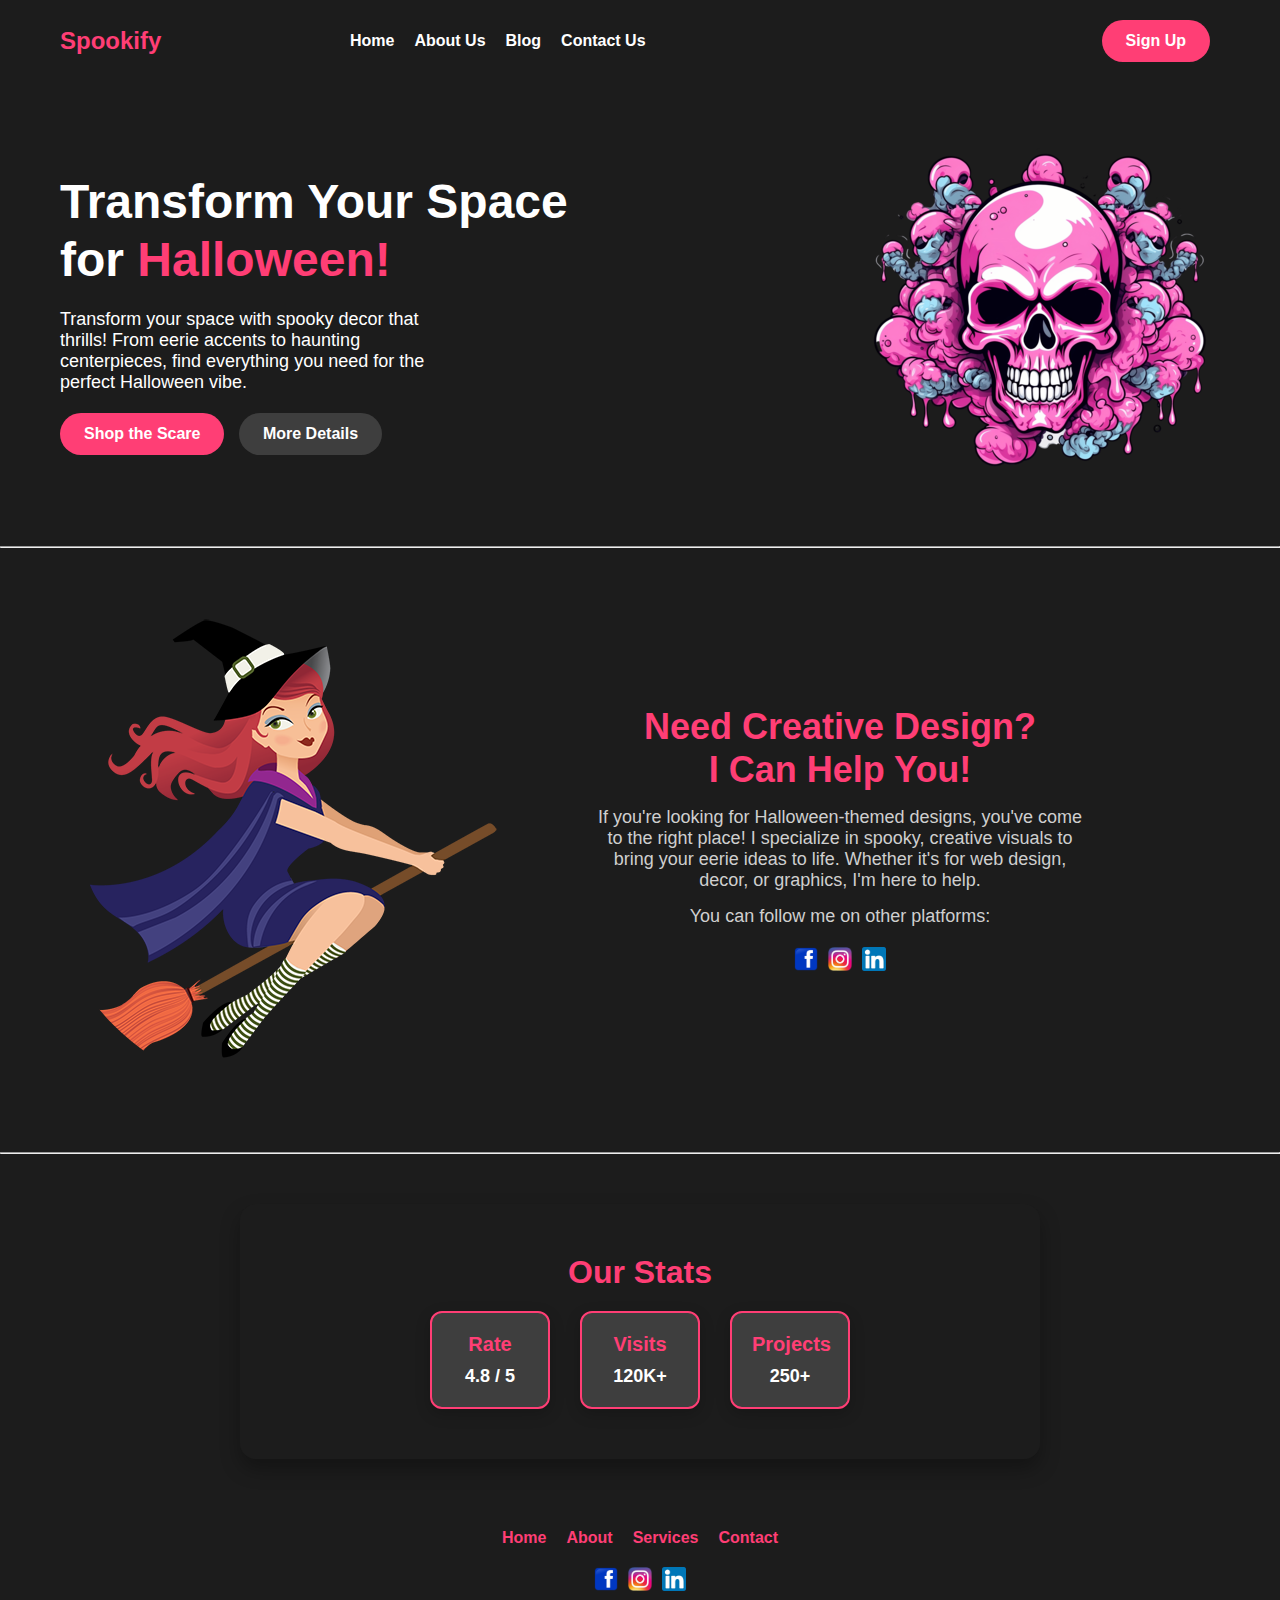
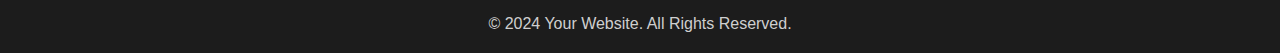
==== index.html @ dc23e55e "new deign" ====
<!DOCTYPE html>
<html lang="en">

<head>
    <meta charset="UTF-8">
    <meta name="viewport" content="width=device-width, initial-scale=1.0">
    <title>Spookify - Halloween Decor</title>
    <link rel="stylesheet" href="css/style.css">
</head>

<body>
    <header>
        <div class="navbar">
            <h1 class="logo">Spookify</h1>
            <nav>
                <ul class="center-links">
                    <li><a href="index.html">Home</a></li>
                    <li><a href="about.html">About Us</a></li>
                    <li><a href="blog.html">Blog</a></li>
                    <li><a href="contact.html">Contact Us</a></li>
                </ul>
                <ul class="right-link">
                    <li><a href="signup.html" class="btn-primary">Sign Up</a></li>
                </ul>
            </nav>
        </div>
    </header>

    <section class="hero">
        <div class="content">
            <h2>Transform Your Space<br>for <span>Halloween!</span></h2>
            <p>Transform your space with spooky decor that thrills! From eerie accents to haunting centerpieces, find
                everything you need for the perfect Halloween vibe.</p>
            <div class="buttons">
                <a href="#shop" class="btn-primary">Shop the Scare</a>
                <a href="#details" class="btn-secondary">More Details</a>
            </div>
        </div>
        <div class="hero-image">
            <img src="images/skeeleton.png" alt="Halloween Skeleton with Witch Hat">
        </div>
    </section>
    <hr>

    <section class="about">
        <div class="about-content">
            <div class="about-image">
                <img src="images/wwitch.png" alt="Person in Halloween Style" />
            </div>
            <div class="about-text">
                <h2>Need Creative Design? <br>I Can Help You!</h2>
                <p>
                    If you're looking for Halloween-themed designs, you've come to the right place! I specialize in
                    spooky, creative visuals to bring your eerie ideas to life. Whether it's for web design, decor, or
                    graphics, I'm here to help.
                </p>
                <p class="follow-text">You can follow me on other platforms:</p>
                <div class="social-icons">
                    <a href="#"><img src="images/facebook.png" alt="Facebook"></a>
                    <a href="#"><img src="images/instagram.png" alt="Instagram"></a>
                    <a href="#"><img src="images/linkedin.png" alt="LinkedIn"></a>
                </div>
            </div>
        </div>
    </section>
    <hr>

    <div class="stats-box">
        <h3>Our Stats</h3>
        <div class="stats-content">
            <div class="stat-item">
                <h4>Rate</h4>
                <p>4.8 / 5</p>
            </div>
            <div class="stat-item">
                <h4>Visits</h4>
                <p>120K+</p>
            </div>
            <div class="stat-item">
                <h4>Projects</h4>
                <p>250+</p>
            </div>
        </div>
    </div>
    
    <footer>
        <div class="footer-content">
            <ul class="footer-links">
                <li><a href="#home">Home</a></li>
                <li><a href="#about">About</a></li>
                <li><a href="#services">Services</a></li>
                <li><a href="#contact">Contact</a></li>
            </ul>

            <div class="social-icons">
                <a href="#"><img src="images/facebook.png" alt="Facebook"></a>
                <a href="#"><img src="images/instagram.png" alt="Instagram"></a>
                <a href="#"><img src="images/linkedin.png" alt="LinkedIn"></a>
            </div>
            <p class="footer-text">© 2024 Your Website. All Rights Reserved.</p>
        </div>
    </footer>
    

</body>
</html>
---- css/style.css ----
@import 'header.css';
@import 'hero.css';
@import 'about.css';
@import 'stats.css';
@import 'blog.css';
@import 'contact.css';
@import 'footer.css';

* {
    margin: 0;
    padding: 0;
    box-sizing: border-box;
}

body {
    font-family: Arial, sans-serif;
    background-color: #1c1c1c;
    color: #fff;
}
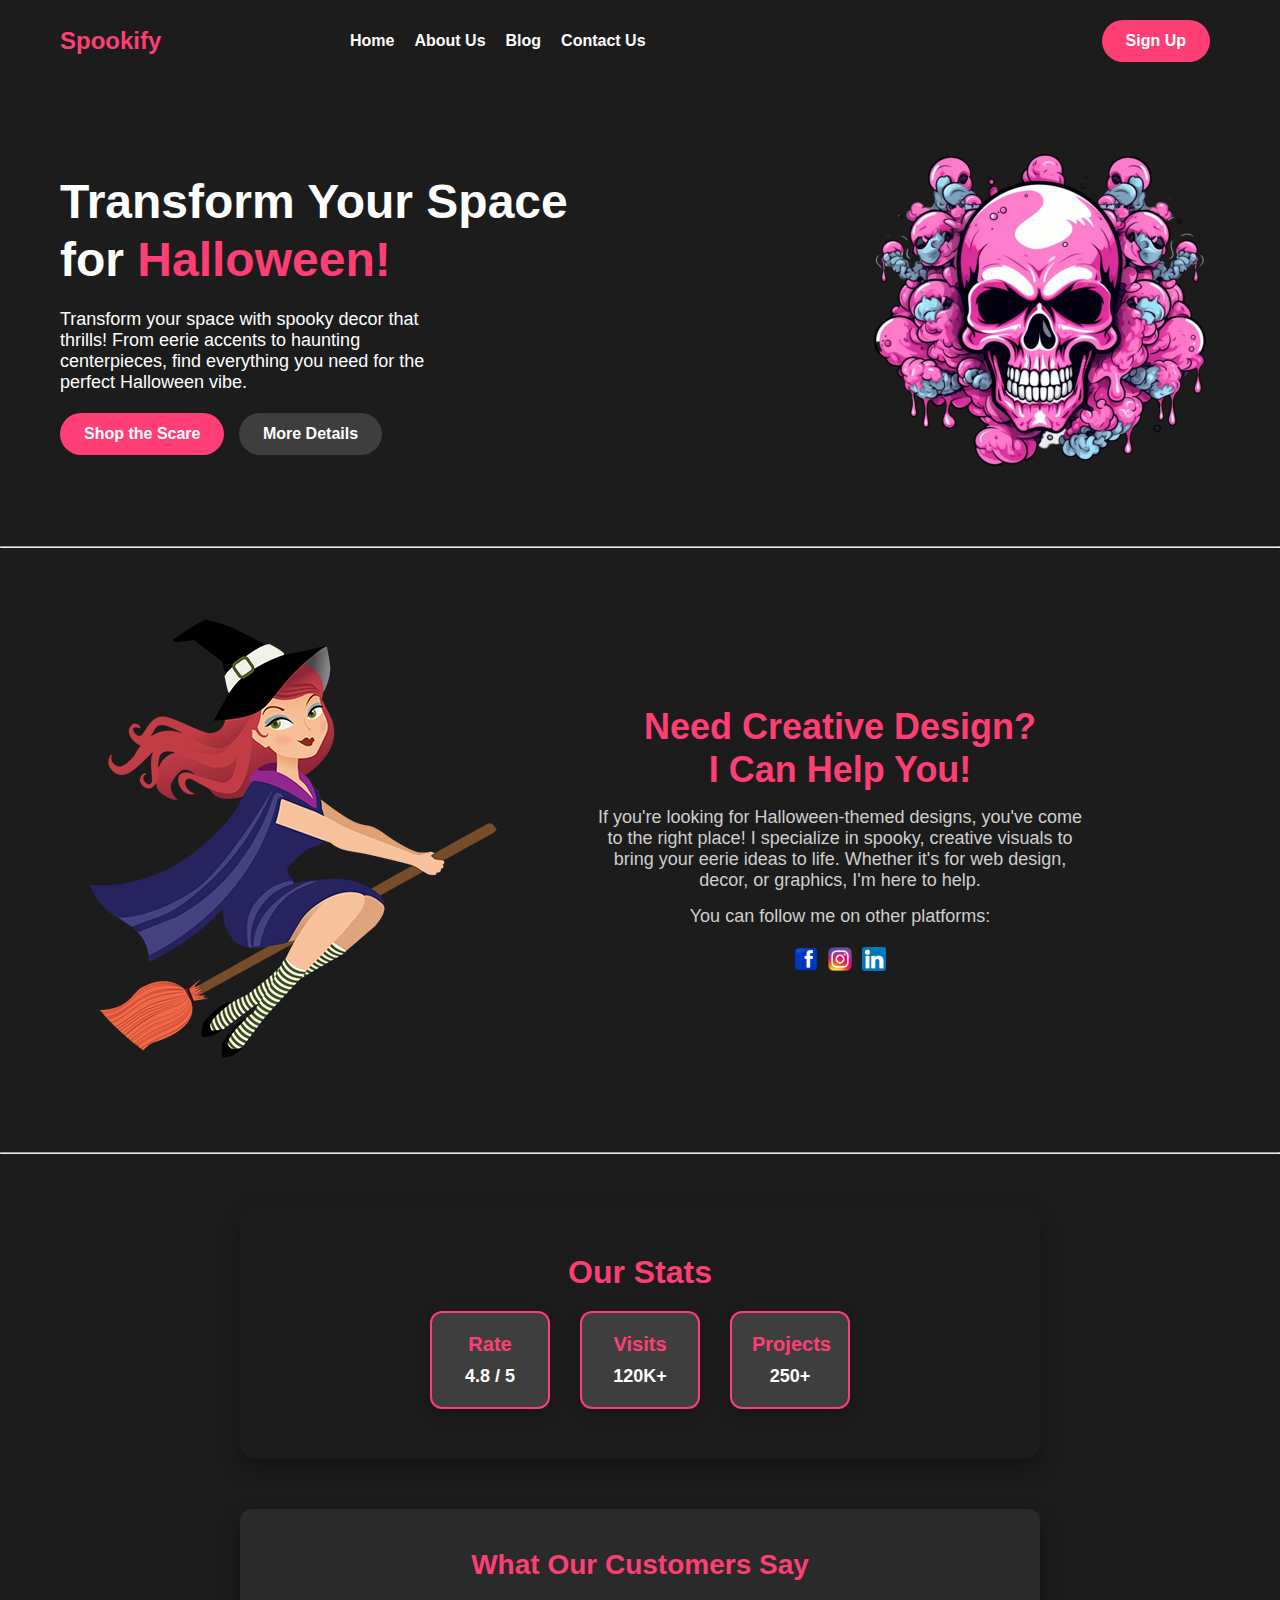
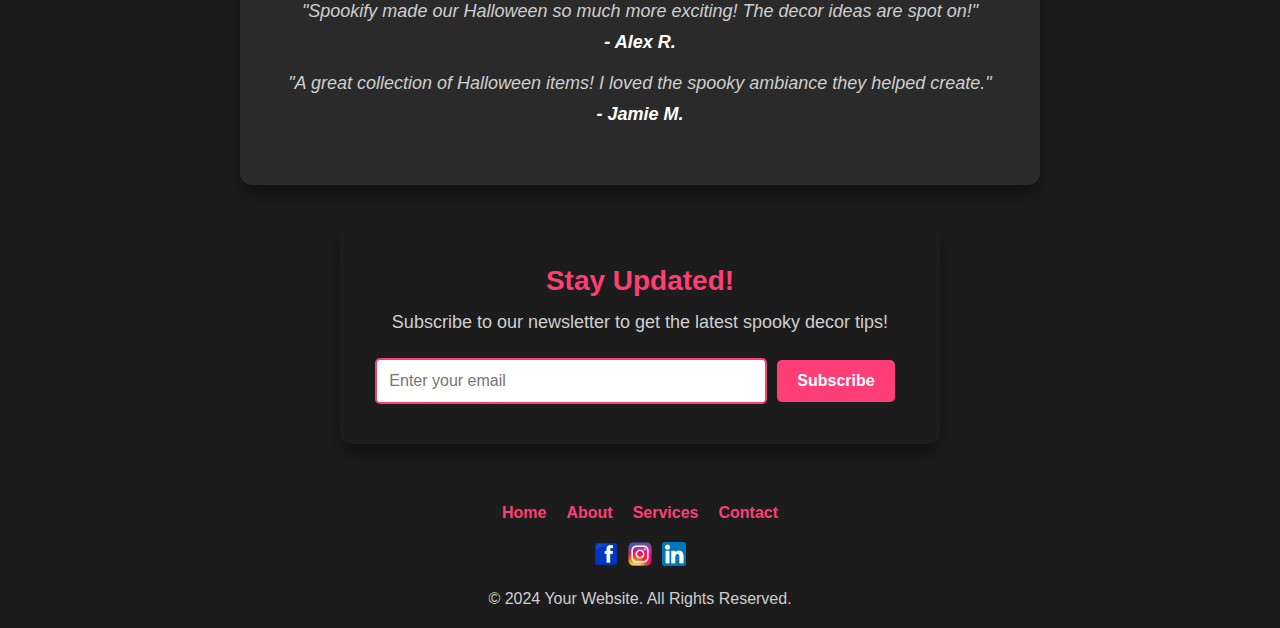
==== commit 95d3e3c9: "CHAMGING" ====
--- a/index.html
+++ b/index.html
@@ -2,10 +2,10 @@
 <html lang="en">
 
 <head>
-    <meta charset="UTF-8">
-    <meta name="viewport" content="width=device-width, initial-scale=1.0">
+    <meta charset="UTF-8" />
+    <meta name="viewport" content="width=device-width, initial-scale=1.0" />
     <title>Spookify - Halloween Decor</title>
-    <link rel="stylesheet" href="css/style.css">
+    <link rel="stylesheet" href="css/style.css" />
 </head>
 
 <body>
@@ -20,7 +20,7 @@
                     <li><a href="contact.html">Contact Us</a></li>
                 </ul>
                 <ul class="right-link">
-                    <li><a href="signup.html" class="btn-primary">Sign Up</a></li>
+                    <li><a href="signup.php" class="btn-primary">Sign Up</a></li>
                 </ul>
             </nav>
         </div>
@@ -28,19 +28,22 @@
 
     <section class="hero">
         <div class="content">
-            <h2>Transform Your Space<br>for <span>Halloween!</span></h2>
-            <p>Transform your space with spooky decor that thrills! From eerie accents to haunting centerpieces, find
-                everything you need for the perfect Halloween vibe.</p>
+            <h2>Transform Your Space<br />for <span>Halloween!</span></h2>
+            <p>
+                Transform your space with spooky decor that thrills! From eerie
+                accents to haunting centerpieces, find everything you need for the
+                perfect Halloween vibe.
+            </p>
             <div class="buttons">
                 <a href="#shop" class="btn-primary">Shop the Scare</a>
                 <a href="#details" class="btn-secondary">More Details</a>
             </div>
         </div>
         <div class="hero-image">
-            <img src="images/skeeleton.png" alt="Halloween Skeleton with Witch Hat">
+            <img src="images/skeeleton.png" alt="Halloween Skeleton with Witch Hat" />
         </div>
     </section>
-    <hr>
+    <hr />
 
     <section class="about">
         <div class="about-content">
@@ -48,22 +51,23 @@
                 <img src="images/wwitch.png" alt="Person in Halloween Style" />
             </div>
             <div class="about-text">
-                <h2>Need Creative Design? <br>I Can Help You!</h2>
+                <h2>Need Creative Design? <br />I Can Help You!</h2>
                 <p>
-                    If you're looking for Halloween-themed designs, you've come to the right place! I specialize in
-                    spooky, creative visuals to bring your eerie ideas to life. Whether it's for web design, decor, or
+                    If you're looking for Halloween-themed designs, you've come to the
+                    right place! I specialize in spooky, creative visuals to bring your
+                    eerie ideas to life. Whether it's for web design, decor, or
                     graphics, I'm here to help.
                 </p>
                 <p class="follow-text">You can follow me on other platforms:</p>
                 <div class="social-icons">
-                    <a href="#"><img src="images/facebook.png" alt="Facebook"></a>
-                    <a href="#"><img src="images/instagram.png" alt="Instagram"></a>
-                    <a href="#"><img src="images/linkedin.png" alt="LinkedIn"></a>
+                    <a href="#"><img src="images/facebook.png" alt="Facebook" /></a>
+                    <a href="#"><img src="images/instagram.png" alt="Instagram" /></a>
+                    <a href="#"><img src="images/linkedin.png" alt="LinkedIn" /></a>
                 </div>
             </div>
         </div>
     </section>
-    <hr>
+    <hr />
 
     <div class="stats-box">
         <h3>Our Stats</h3>
@@ -82,7 +86,36 @@
             </div>
         </div>
     </div>
-    
+
+    <!-- Testimonials Section -->
+<section class="testimonials">
+    <h3>What Our Customers Say</h3>
+    <div class="testimonial-content">
+        <p class="testimonial">
+            "Spookify made our Halloween so much more exciting! The decor ideas are spot on!"
+            <span class="customer-name">- Alex R.</span>
+        </p>
+        <p class="testimonial">
+            "A great collection of Halloween items! I loved the spooky ambiance they helped create."
+            <span class="customer-name">- Jamie M.</span>
+        </p>
+    </div>
+</section>
+
+<!-- Newsletter Section -->
+<section class="newsletter">
+    <h3>Stay Updated!</h3>
+    <p>Subscribe to our newsletter to get the latest spooky decor tips!</p>
+    <form>
+        <input type="email" placeholder="Enter your email" required />
+        <button type="submit" class="btn-primary">Subscribe</button>
+    </form>
+</section>
+
+
+    <!-- Scroll-to-Top Button -->
+    <div class="scroll-top" onclick="scrollToTop()">⬆️</div>
+
     <footer>
         <div class="footer-content">
             <ul class="footer-links">
@@ -93,14 +126,21 @@
             </ul>
 
             <div class="social-icons">
-                <a href="#"><img src="images/facebook.png" alt="Facebook"></a>
-                <a href="#"><img src="images/instagram.png" alt="Instagram"></a>
-                <a href="#"><img src="images/linkedin.png" alt="LinkedIn"></a>
+                <a href="#"><img src="images/facebook.png" alt="Facebook" /></a>
+                <a href="#"><img src="images/instagram.png" alt="Instagram" /></a>
+                <a href="#"><img src="images/linkedin.png" alt="LinkedIn" /></a>
             </div>
             <p class="footer-text">© 2024 Your Website. All Rights Reserved.</p>
         </div>
     </footer>
-    
 
+    <script>
+        // Scroll-to-Top Button 
+        function scrollToTop() { window.scrollTo({ top: 0, behavior: 'smooth' }); } 
+        
+        // Show Scroll-to-Top Button on Scroll 
+        window.addEventListener('scroll', () => { document.querySelector('.scroll-top').style.display = window.scrollY > 300 ? 'block' : 'none'; });
+    </script>
 </body>
+
 </html>--- a/css/style.css
+++ b/css/style.css
@@ -1,10 +1,3 @@
-@import 'header.css';
-@import 'hero.css';
-@import 'about.css';
-@import 'stats.css';
-@import 'blog.css';
-@import 'contact.css';
-@import 'footer.css';
 
 * {
     margin: 0;
@@ -17,3 +10,865 @@
     background-color: #1c1c1c;
     color: #fff;
 }
+
+header {
+    background-color: #1c1c1c;
+    padding: 20px 0;
+}
+
+.navbar {
+    display: flex;
+    justify-content: space-between;
+    align-items: center;
+    max-width: 1200px;
+    margin: 0 auto;
+    padding: 0 20px;
+}
+
+.logo {
+    color: #ff3e75;
+    font-size: 24px;
+    font-weight: bold;
+    flex: 1;
+    text-align: left;
+}
+
+nav {
+    display: flex;
+    align-items: center;
+    flex: 3;
+    justify-content: center;
+}
+
+.center-links {
+    display: flex;
+    list-style: none;
+    gap: 20px;
+}
+
+.right-link {
+    list-style: none;
+    margin-left: auto;
+}
+
+.right-link li {
+    display: inline;
+}
+
+nav a {
+    color: #ffffff;
+    text-decoration: none;
+    font-weight: bold;
+    font-size: 16px;
+    transition: color 0.3s;
+}
+
+nav a:hover {
+    color: #ff3e75;
+}
+
+/* Scroll-to-Top Button */
+.scroll-top {
+    position: fixed;
+    bottom: 20px;
+    right: 20px;
+    display: none;
+    padding: 10px;
+    background-color: #333;
+    color: #fff;
+    cursor: pointer;
+    border-radius: 50%;
+    font-size: 20px;
+    z-index: 1000;
+    transition: background-color 0.3s;
+}
+
+.scroll-top:hover {
+    background-color: #555;
+}
+
+
+
+.stats-box {
+    display: flex;
+    flex-direction: column;
+    align-items: center;
+    padding: 50px 20px;
+    background-color: #1c1c1cb4;
+    margin: 50px auto;
+    max-width: 800px;
+    border-radius: 16px;
+    box-shadow: 0 10px 20px rgba(0, 0, 0, 0.3);
+    text-align: center;
+}
+
+.stats-box h3 {
+    color: #ff3e75;
+    font-size: 32px;
+    margin-bottom: 20px;
+}
+
+.stats-content {
+    display: flex;
+    gap: 30px;
+    justify-content: center;
+    flex-wrap: wrap;
+}
+
+.stat-item {
+    background-color: #3e3e3e;
+    padding: 20px;
+    border-radius: 12px;
+    width: 120px;
+    box-shadow: 0 5px 15px rgba(0, 0, 0, 0.2);
+    transition: transform 0.3s;
+    border: 2px solid #ff3e75;
+}
+
+.stat-item h4 {
+    color: #ff3e75;
+    font-size: 20px;
+    margin-bottom: 10px;
+}
+
+.stat-item p {
+    font-size: 18px;
+    color: #ffffff;
+    font-weight: bold;
+}
+
+.stat-item:hover {
+    transform: translateY(-5px);
+    box-shadow: 0 8px 20px rgba(0, 0, 0, 0.4);
+}
+
+
+.hero {
+    display: flex;
+    justify-content: space-between;
+    align-items: center;
+    padding: 50px 20px;
+    max-width: 1200px;
+    margin: 0 auto;
+    flex-wrap: wrap;
+}
+
+.content h2 {
+    font-size: 48px;
+    line-height: 1.2;
+}
+
+.content h2 span {
+    color: #ff3e75;
+}
+
+.content p {
+    font-size: 18px;
+    margin: 20px 0;
+    max-width: 400px;
+}
+
+.buttons {
+    margin-top: 20px;
+}
+
+.btn-primary,
+.btn-secondary {
+    display: inline-block;
+    padding: 12px 24px;
+    margin-right: 10px;
+    font-size: 16px;
+    border-radius: 25px;
+    text-decoration: none;
+    font-weight: bold;
+    transition: 0.3s;
+}
+
+.btn-primary {
+    background-color: #ff3e75;
+    color: #fff;
+}
+
+.btn-primary:hover {
+    background-color: #e63667;
+}
+
+.btn-secondary {
+    background-color: #3e3e3e;
+    color: #fff;
+}
+
+.btn-secondary:hover {
+    background-color: #333333;
+}
+
+.hero-image img {
+    width: 100%;
+    max-width: 560px;
+    height: auto;
+}
+
+.social-icons {
+    display: flex; /* Aligns the icons in a row */
+    justify-content: center; /* Centers the icons horizontally */
+    gap: 10px; /* Space between each icon */
+    margin: 20px 0; /* Margin above and below the icon section */
+}
+
+.social-icons img {
+    width: 24px; /* Set a fixed width for the icons */
+    height: auto; /* Maintain aspect ratio */
+    transition: transform 0.3s; /* Animation for hover effect */
+}
+
+.social-icons img:hover {
+    transform: scale(1.1); /* Slightly enlarge the icon on hover */
+}
+
+
+
+.about {
+    display: flex;
+    justify-content: center;
+    align-items: center;
+    padding: 50px 20px;
+    background-color: #1c1c1cb4;
+    flex-wrap: wrap;
+}
+
+.about-content {
+    display: flex;
+    align-items: center;
+    max-width: 1200px;
+    width: 100%;
+    color: #fff;
+    flex-wrap: wrap;
+    gap: 50px;
+}
+
+.about-image img {
+    border-radius: 50%;
+    transition: transform 0.3s;
+    height: auto;
+    max-width: 100%;
+    margin: 0 auto;
+}
+
+.about-image img:hover {
+    transform: scale(1.05);
+}
+
+.about-text {
+    max-width: 500px;
+    margin-left: 0;
+    text-align: center;
+}
+
+.about-text h2 {
+    font-size: 36px;
+    color: #ff3e75;
+    line-height: 1.2;
+}
+
+.about-text p {
+    font-size: 18px;
+    margin: 15px 0;
+    color: #cfcfcf;
+}
+
+
+.social-icons {
+    display: flex; /* Aligns the icons in a row */
+    justify-content: center; /* Centers the icons horizontally */
+    gap: 10px; /* Space between each icon */
+    margin: 20px 0; /* Margin above and below the icon section */
+}
+
+.social-icons img {
+    width: 24px; /* Set a fixed width for the icons */
+    height: auto; /* Maintain aspect ratio */
+    transition: transform 0.3s; /* Animation for hover effect */
+}
+
+.social-icons img:hover {
+    transform: scale(1.1); /* Slightly enlarge the icon on hover */
+}
+
+
+.blog-section {
+    padding: 50px 20px;
+    background-color: #1c1c1c;
+    color: #fff;
+    text-align: center;
+}
+
+.section-title {
+    font-size: 36px;
+    color: #ff3e75;
+    margin-bottom: 30px;
+}
+
+.blog-container {
+    display: flex;
+    gap: 20px;
+    justify-content: center;
+    flex-wrap: wrap;
+    max-width: 1200px;
+    margin: 0 auto;
+}
+
+.blog-post {
+    background-color: #3e3e3e;
+    border-radius: 12px;
+    box-shadow: 0 5px 15px rgba(0, 0, 0, 0.2);
+    overflow: hidden;
+    transition: transform 0.3s;
+    width: 100%;
+    max-width: 320px;
+    text-align: left;
+}
+
+.blog-post:hover {
+    transform: translateY(-5px);
+}
+
+.blog-image {
+    width: 100%;
+    height: 200px;
+    object-fit: cover;
+}
+
+.blog-content {
+    padding: 20px;
+}
+
+.blog-content h3 {
+    font-size: 24px;
+    color: #ff3e75;
+    margin-bottom: 10px;
+}
+
+.blog-content p {
+    font-size: 16px;
+    color: #cfcfcf;
+    margin-bottom: 15px;
+}
+
+.read-more {
+    text-decoration: none;
+    color: #ff3e75;
+    font-weight: bold;
+    transition: color 0.3s;
+}
+
+.read-more:hover {
+    color: #e63667;
+}
+
+
+.contact-section {
+    padding: 50px 20px;
+    background-color: #1c1c1c;
+    color: #fff;
+    text-align: left;
+}
+
+.section-title {
+    font-size: 36px;
+    color: #ff3e75;
+    margin-bottom: 30px;
+    text-align: center;
+}
+
+.contact-form {
+    max-width: 600px;
+    margin: 0 auto;
+    display: flex;
+    flex-direction: column;
+}
+
+.contact-form input,
+.contact-form textarea {
+    width: 100%;
+    padding: 12px 16px;
+    border: 2px solid #e1e1e1;
+    border-radius: 8px;
+    outline: none;
+    transition: all 0.3s ease;
+    font-size: 14px;
+    background: #ffffff;
+    margin-bottom: 20px;
+}
+
+.contact-form button {
+    background-color: #ff3e75;
+    color: #fff;
+    border: none;
+    border-radius: 5px;
+    padding: 10px;
+    cursor: pointer;
+    font-size: 16px;
+    transition: background-color 0.3s;
+}
+
+.contact-form button:hover {
+    background-color: #e63667;
+}
+
+
+footer {
+    background-color: #1c1c1c;
+    padding: 20px 0;
+    text-align: center;
+    color: #cfcfcf;
+}
+
+.footer-links {
+    list-style: none;
+    display: flex;
+    justify-content: center;
+    gap: 20px;
+}
+
+.footer-links a {
+    color: #ff3e75;
+    text-decoration: none;
+    font-weight: bold;
+    transition: color 0.3s;
+}
+
+.footer-links a:hover {
+    color: #e63667;
+}
+
+.footer-text {
+    margin-top: 10px;
+}
+
+.social-icons {
+    display: flex; /* Aligns the icons in a row */
+    justify-content: center; /* Centers the icons horizontally */
+    gap: 10px; /* Space between each icon */
+    margin: 20px 0; /* Margin above and below the icon section */
+}
+
+.social-icons img {
+    width: 24px; /* Set a fixed width for the icons */
+    height: auto; /* Maintain aspect ratio */
+    transition: transform 0.3s; /* Animation for hover effect */
+}
+
+.social-icons img:hover {
+    transform: scale(1.1); /* Slightly enlarge the icon on hover */
+}
+
+
+
+/* Testimonials Section */
+.testimonials {
+    padding: 40px 20px;
+    background-color: #2a2a2a;
+    text-align: center;
+    color: #ff3e75;
+    margin-top: 40px;
+    border-radius: 12px;
+    max-width: 800px;
+    margin: 40px auto;
+    box-shadow: 0 10px 20px rgba(0, 0, 0, 0.4);
+}
+
+.testimonials h3 {
+    font-size: 28px;
+    color: #ff3e75;
+    margin-bottom: 20px;
+}
+
+.testimonial-content {
+    color: #cfcfcf;
+    margin-top: 20px;
+}
+
+.testimonial {
+    font-style: italic;
+    margin-bottom: 20px;
+    font-size: 18px;
+}
+
+.customer-name {
+    display: block;
+    margin-top: 10px;
+    font-weight: bold;
+    color: #ffffff;
+}
+
+/* Newsletter Section */
+.newsletter {
+    padding: 40px 20px;
+    background-color: #1c1c1c;
+    text-align: center;
+    color: #ffffff;
+    margin-top: 40px;
+    border-radius: 12px;
+    max-width: 600px;
+    margin: 40px auto;
+    box-shadow: 0 10px 20px rgba(0, 0, 0, 0.4);
+}
+
+.newsletter h3 {
+    font-size: 28px;
+    color: #ff3e75;
+    margin-bottom: 15px;
+}
+
+.newsletter p {
+    font-size: 18px;
+    color: #cfcfcf;
+    margin-bottom: 25px;
+}
+
+.newsletter form {
+    display: flex;
+    justify-content: center;
+    align-items: center;
+    gap: 10px;
+}
+
+.newsletter input[type="email"] {
+    padding: 12px;
+    font-size: 16px;
+    border-radius: 5px;
+    border: 2px solid #ff3e75;
+    outline: none;
+    width: 70%;
+    transition: border-color 0.3s;
+}
+
+.newsletter input[type="email"]:focus {
+    border-color: #e63667;
+}
+
+.newsletter .btn-primary {
+    padding: 12px 20px;
+    font-size: 16px;
+    background-color: #ff3e75;
+    color: #fff;
+    border: none;
+    border-radius: 5px;
+    cursor: pointer;
+    font-weight: bold;
+    transition: background-color 0.3s;
+}
+
+.newsletter .btn-primary:hover {
+    background-color: #e63667;
+}
+
+
+/* Timeline Section */
+.timeline {
+    padding: 40px 20px;
+    background-color: #1c1c1c;
+    color: #ff3e75;
+    text-align: center;
+    margin-top: 40px;
+    border-radius: 12px;
+    max-width: 800px;
+    margin: 40px auto;
+}
+
+.timeline h2 {
+    font-size: 28px;
+    color: #ff3e75;
+    margin-bottom: 25px;
+}
+
+.timeline-content {
+    display: flex;
+    flex-direction: column;
+    gap: 20px;
+    align-items: center;
+}
+
+.timeline-item {
+    background-color: #2a2a2a;
+    padding: 20px;
+    border-radius: 8px;
+    width: 100%;
+    max-width: 600px;
+    display: flex;
+    gap: 15px;
+    align-items: center;
+    box-shadow: 0 5px 15px rgba(0, 0, 0, 0.3);
+}
+
+.timeline-date {
+    font-size: 20px;
+    font-weight: bold;
+    color: #e63667;
+    min-width: 100px;
+}
+
+.timeline-text h4 {
+    font-size: 20px;
+    color: #ff3e75;
+    margin-bottom: 8px;
+}
+
+.timeline-text p {
+    font-size: 16px;
+    color: #cfcfcf;
+}
+
+
+
+/* Meet the Team Section */
+.team {
+    padding: 40px 20px;
+    background-color: #1c1c1c;
+    color: #ff3e75;
+    text-align: center;
+    margin-top: 40px;
+    border-radius: 12px;
+}
+
+.team h2 {
+    font-size: 28px;
+    color: #ff3e75;
+    margin-bottom: 25px;
+}
+
+.team-content {
+    display: flex;
+    justify-content: center;
+    gap: 30px;
+    flex-wrap: wrap;
+}
+
+.team-member {
+    background-color: #2a2a2a;
+    padding: 20px;
+    border-radius: 8px;
+    width: 200px;
+    text-align: center;
+    box-shadow: 0 5px 15px rgba(0, 0, 0, 0.3);
+}
+
+.team-member img {
+    width: 100px;
+    height: 100px;
+    border-radius: 50%;
+    margin-bottom: 15px;
+}
+
+.team-member h4 {
+    font-size: 18px;
+    color: #ff3e75;
+    margin-bottom: 8px;
+}
+
+.team-member p {
+    font-size: 14px;
+    color: #cfcfcf;
+}
+
+
+/* Featured Posts Carousel */
+.featured-posts {
+    padding: 40px 20px;
+    background-color: #1a1a1a;
+    color: #ff3e75;
+    text-align: center;
+}
+
+.featured-posts h2 {
+    font-size: 28px;
+    color: #ff3e75;
+    margin-bottom: 20px;
+}
+
+.carousel {
+    display: flex;
+    justify-content: center;
+    gap: 30px;
+    overflow: hidden;
+    flex-wrap: nowrap;
+}
+
+.carousel-item {
+    background-color: #2a2a2a;
+    padding: 20px;
+    border-radius: 8px;
+    width: 250px;
+    text-align: center;
+    box-shadow: 0 5px 15px rgba(0, 0, 0, 0.3);
+    flex: 0 0 auto;
+}
+
+.carousel-item img {
+    width: 100%;
+    height: 150px;
+    object-fit: cover;
+    border-radius: 6px;
+    margin-bottom: 15px;
+}
+
+.carousel-item h3 {
+    font-size: 18px;
+    color: #ff3e75;
+    margin-bottom: 8px;
+}
+
+.carousel-item p {
+    font-size: 14px;
+    color: #cfcfcf;
+    margin-bottom: 15px;
+}
+
+.carousel-item .btn-secondary {
+    text-decoration: none;
+    padding: 10px 15px;
+    color: #fff;
+    background-color: #ff3e75;
+    border-radius: 5px;
+    transition: background-color 0.3s;
+}
+
+.carousel-item .btn-secondary:hover {
+    background-color: #ff699a;
+}
+
+
+/* Blog Header Image */
+.blog-header {
+    position: relative;
+    overflow: hidden;
+    margin-bottom: 20px; /* Space below the header */
+}
+
+.blog-header-image {
+    width: 100%;
+    height: auto;
+    display: block; /* Ensures it doesn't have extra space */
+}
+
+.blog-header-content {
+    position: absolute;
+    bottom: 20px; /* Positioning from the bottom */
+    left: 20px; /* Positioning from the left */
+    color: white; /* Text color */
+    padding: 20px; /* Padding around the text */
+    border-radius: 5px; /* Rounded corners */
+}
+
+.blog-header-content h1 {
+    margin: 0; /* Remove default margin */
+    font-size: 2.5em; /* Large font for the title */
+}
+
+.blog-header-content p {
+    margin: 10px 0 0; /* Space above the paragraph */
+    font-size: 1.2em; /* Slightly larger text for readability */
+}
+
+/* Blog Post Content */
+.blog-content {
+    padding: 20px; /* Padding around the blog content */
+    background: #1c1c1c; /* White background for contrast */
+    border-radius: 5px; /* Rounded corners */
+}
+
+.blog-content h2 {
+    font-size: 2em; /* Main heading size */
+    margin-top: 0; /* Remove top margin */
+    color: #e63667;
+}
+
+.blog-content h3 {
+    font-size: 1.5em; /* Subheading size */
+    margin: 20px 0 10px; /* Margin around subheadings */
+}
+
+.blog-content p {
+    margin: 10px 0; /* Spacing between paragraphs */
+    line-height: 1.6; /* Increased line height for readability */
+}
+
+/* Related Articles Section */
+.related-articles {
+    background: #1c1c1c; /* Light gray background */
+    padding: 20px; /* Padding inside the section */
+    margin-top: 20px; /* Space above the section */
+    border-radius: 5px; /* Rounded corners */
+}
+
+.related-articles h2  {
+    margin: 0 0 50px; /* Space below the heading */
+    font-size: 1.8em; /* Heading size */
+    color: #ff3e75;
+    align-items: center;
+    text-align: center;
+}
+
+.related-container {
+    display: flex; /* Flexbox layout for articles */
+    flex-wrap: wrap; /* Allow wrapping */
+    gap: 15px; /* Space between articles */
+}
+
+.related-post {
+    flex: 1 1 30%; /* Flex-grow, flex-shrink, and flex-basis for responsive sizing */
+    background: #1c1c1c; /* White background for posts */
+    padding: 10px; /* Padding inside each post */
+    border-radius: 5px; /* Rounded corners */
+    box-shadow: 0 2px 5px rgba(0, 0, 0, 0.1); /* Subtle shadow for depth */
+}
+
+.related-post img {
+    width: 90%; /* Make image responsive */
+    border-radius: 5px; /* Rounded corners for images */
+}
+
+.related-post h3 a {
+    font-size: 1.2em; /* Title size for related posts */
+    margin: 10px 0; /* Space around titles */
+    color: #ff3e75;
+}
+
+
+/* Faq section */
+.faq-section {
+    margin: 40px auto; /* Centering with auto margin */
+    padding: 20px;
+    background-color: #1c1c1c;
+    border: 1px solid #ddd;
+    border-radius: 8px;
+    max-width: 70%; /* Max width for responsiveness */
+    text-align: center; /* Center text */
+}
+
+.faq-title {
+    font-size: 24px;
+    margin-bottom: 20px;
+}
+
+.faq-item {
+    margin-bottom: 10px;
+}
+
+.faq-question {
+    background-color: #333;
+    color: #fff;
+    padding: 10px;
+    cursor: pointer;
+    border-radius: 5px;
+}
+
+.faq-answer {
+    display: none;
+    padding: 10px;
+    border: 1px solid #ddd;
+    border-radius: 5px;
+    margin-top: 5px;
+    background-color: #333333;
+    color: #ff699a;
+}
